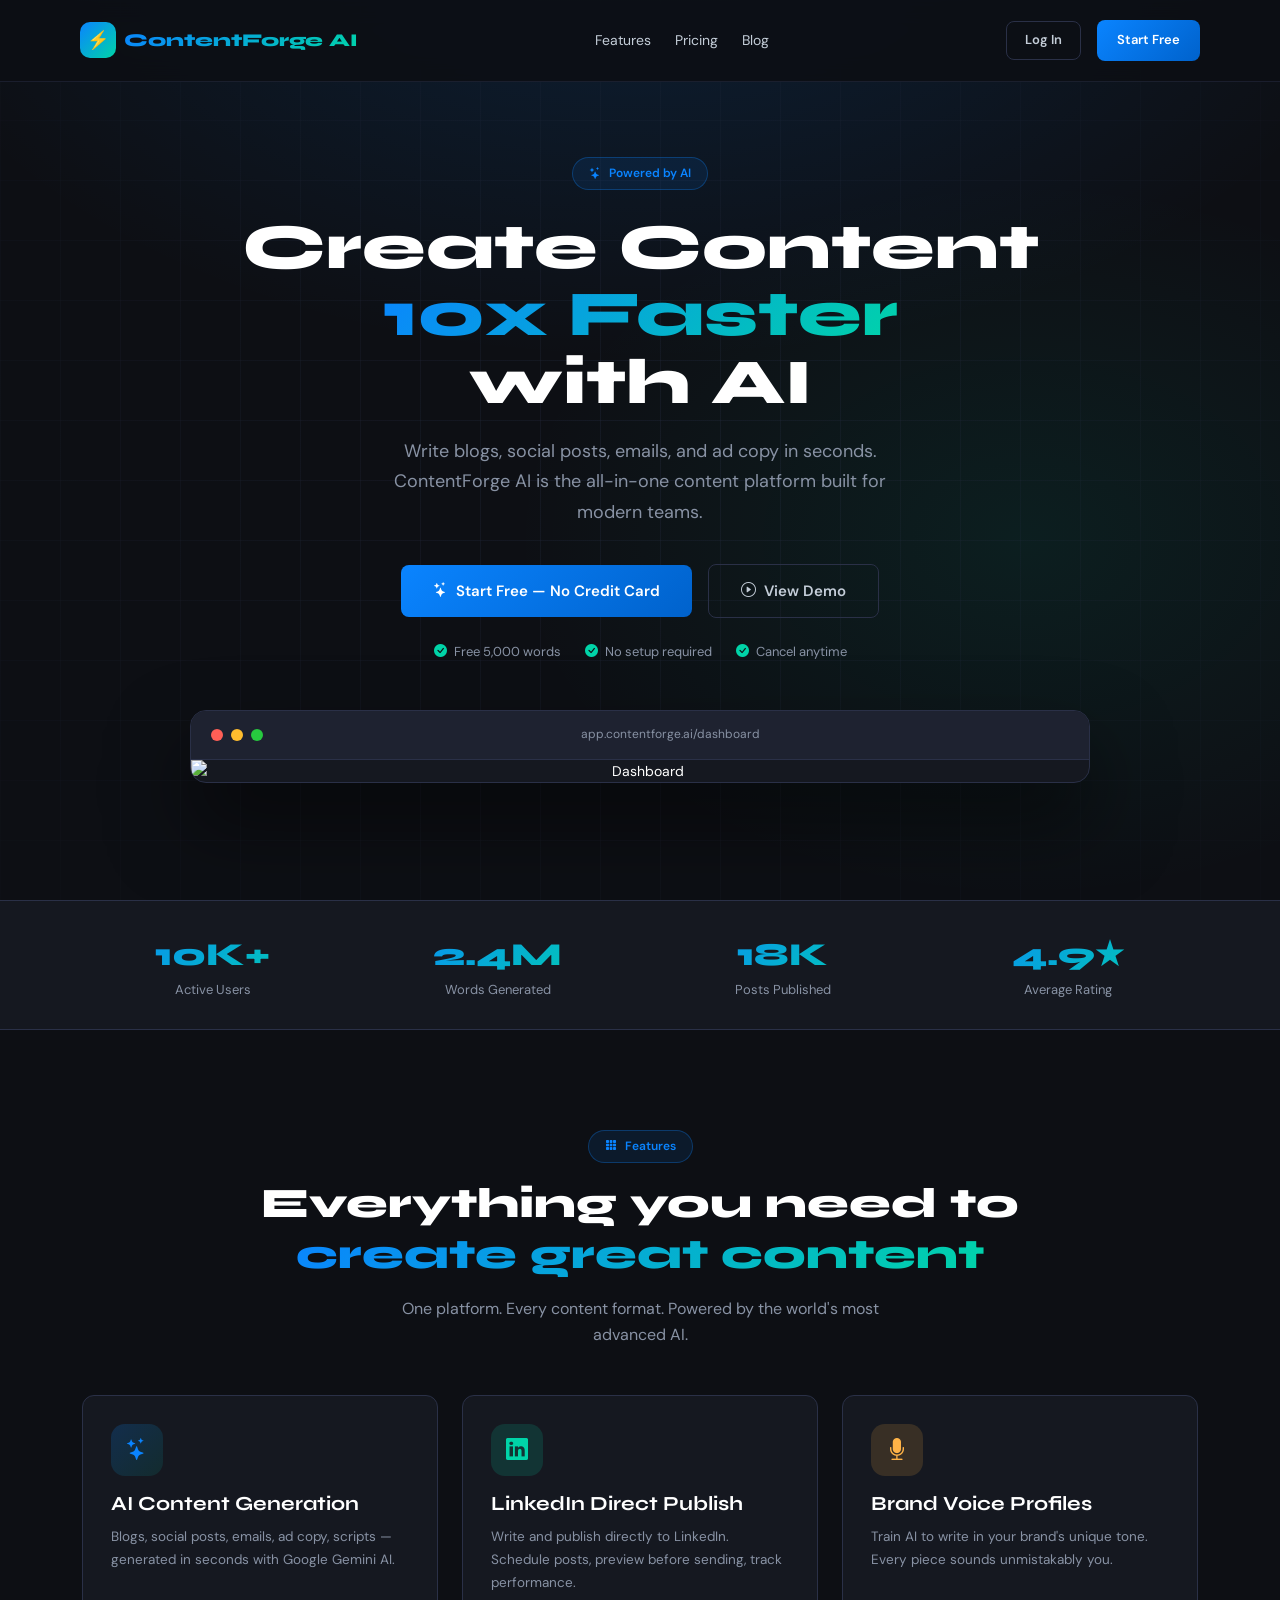
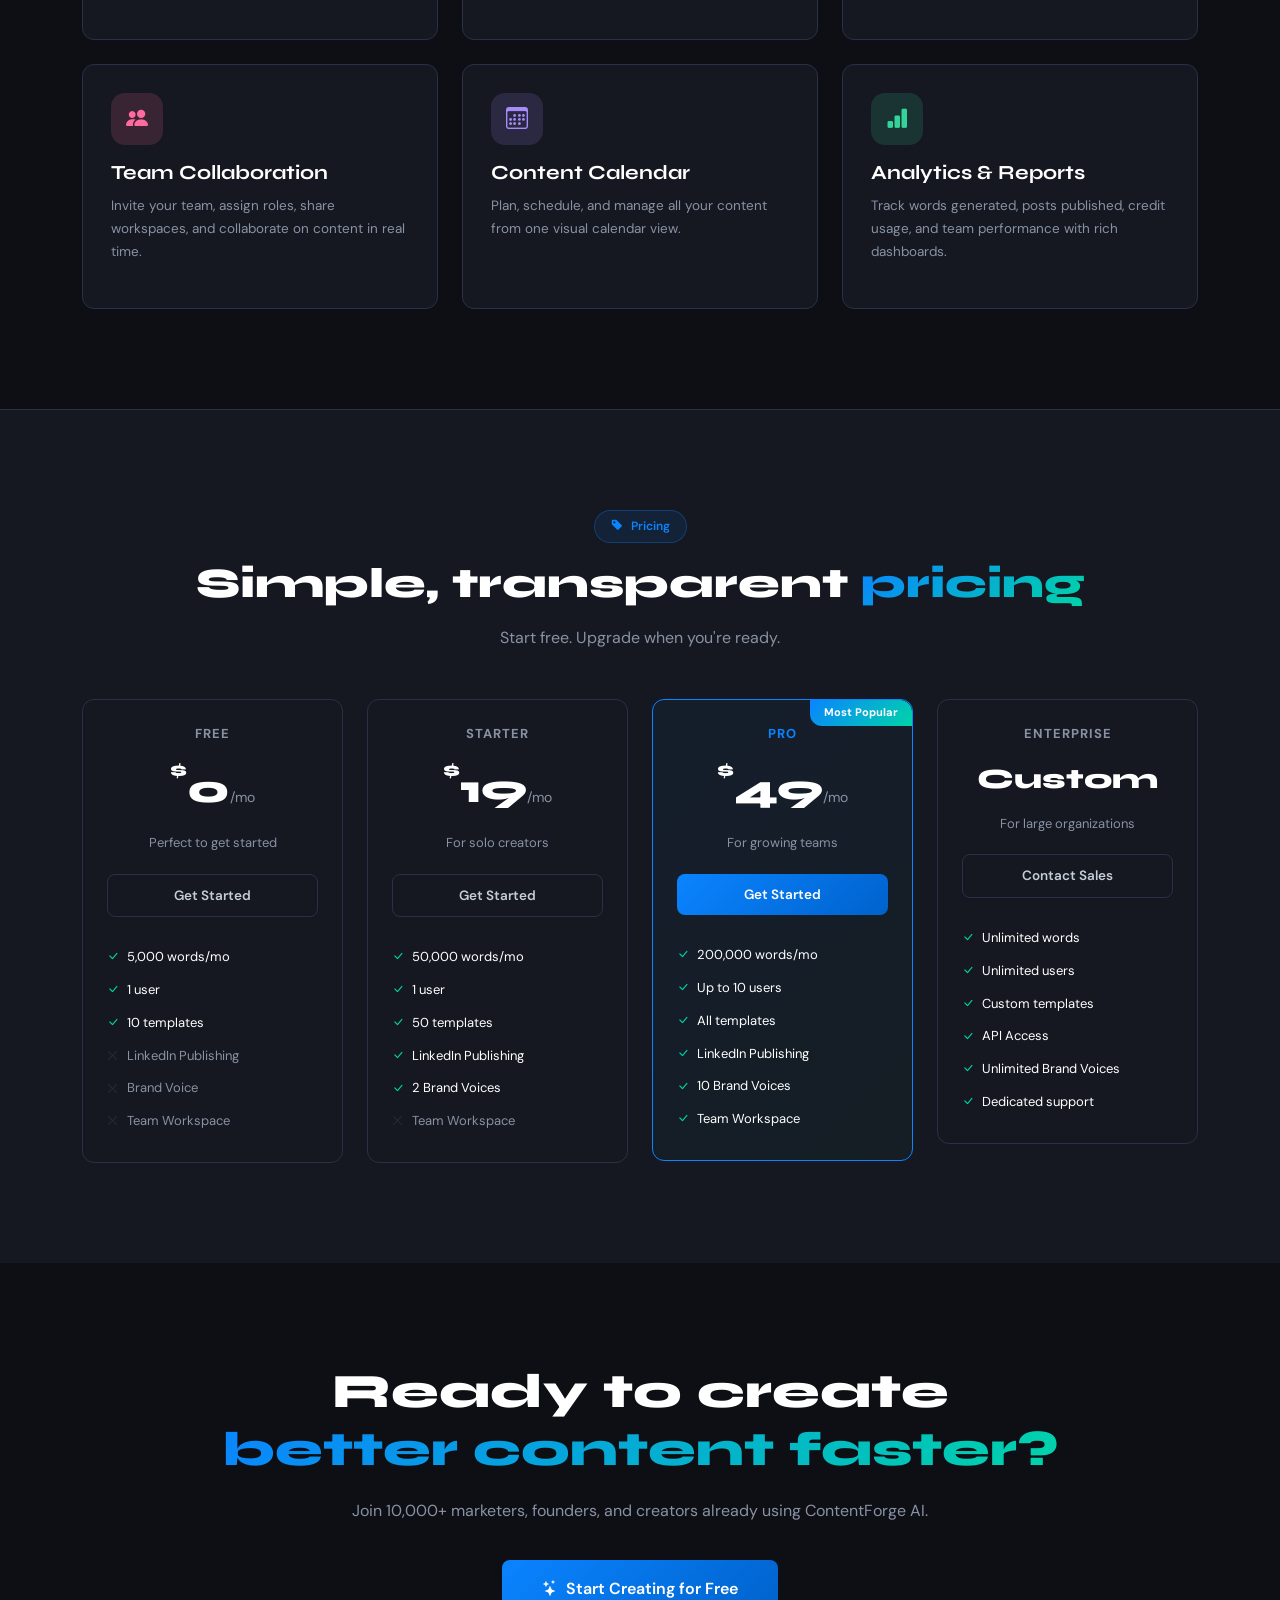
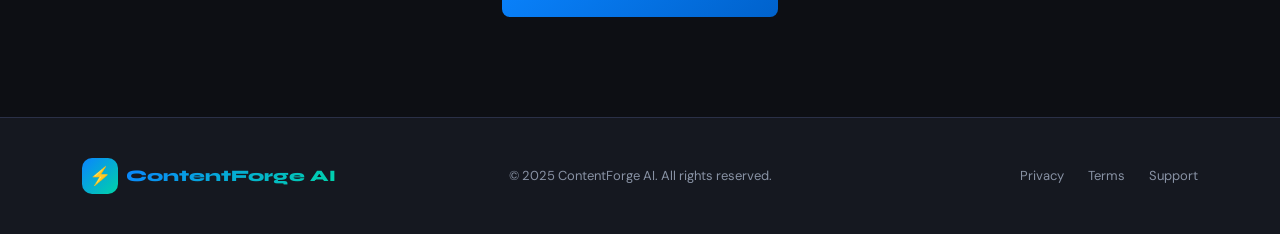
==== index.html @ 9177cbee "first" ====
<!DOCTYPE html>
<html lang="en">
<head>
<meta charset="UTF-8">
<meta name="viewport" content="width=device-width, initial-scale=1.0">
<title>ContentForge AI — AI-Powered Content Creation Platform</title>
<link href="https://cdn.jsdelivr.net/npm/bootstrap@5.3.3/dist/css/bootstrap.min.css" rel="stylesheet">
<link href="https://cdn.jsdelivr.net/npm/bootstrap-icons@1.11.3/font/bootstrap-icons.min.css" rel="stylesheet">
<link href="css/style.css" rel="stylesheet">
</head>
<body class="landing-body">

<!-- NAV -->
<nav class="landing-nav">
  <div class="d-flex align-items-center gap-2">
    <div class="logo-icon">⚡</div>
    <span class="logo-text" style="font-size:18px;">ContentForge AI</span>
  </div>
  <div class="d-none d-md-flex align-items-center gap-4" style="font-size:14px;color:var(--text-light);">
    <a href="#features" style="color:var(--text-light);" onmouseover="this.style.color='white'" onmouseout="this.style.color='var(--text-light)'">Features</a>
    <a href="#pricing" style="color:var(--text-light);" onmouseover="this.style.color='white'" onmouseout="this.style.color='var(--text-light)'">Pricing</a>
    <a href="#" style="color:var(--text-light);" onmouseover="this.style.color='white'" onmouseout="this.style.color='var(--text-light)'">Blog</a>
  </div>
  <div class="d-flex align-items-center gap-3">
    <a href="pages/login.html" class="btn-ghost" style="padding:8px 18px;font-size:13px;">Log In</a>
    <a href="pages/register.html" class="btn-primary-custom" style="font-size:13px;">Start Free</a>
  </div>
</nav>

<!-- HERO -->
<section class="hero-section">
  <div class="hero-bg"></div>
  <div class="hero-grid"></div>
  <div class="container position-relative z-1">
    <div class="hero-badge fade-in">
      <i class="bi bi-stars"></i> Powered by AI
    </div>
    <h1 class="hero-title fade-in stagger-1">
      Create Content<br><span class="gradient-text">10x Faster</span><br>with AI
    </h1>
    <p class="hero-subtitle fade-in stagger-2">
      Write blogs, social posts, emails, and ad copy in seconds. ContentForge AI is the all-in-one content platform built for modern teams.
    </p>
    <div class="d-flex align-items-center justify-content-center gap-3 flex-wrap fade-in stagger-3">
      <a href="pages/register.html" class="btn-primary-custom" style="padding:14px 32px;font-size:15px;">
        <i class="bi bi-stars"></i> Start Free — No Credit Card
      </a>
      <a href="pages/dashboard.html" class="btn-ghost" style="padding:14px 32px;font-size:15px;">
        <i class="bi bi-play-circle"></i> View Demo
      </a>
    </div>
    <div class="mt-4 d-flex align-items-center justify-content-center gap-4 fade-in" style="font-size:13px;color:var(--text-muted);">
      <span><i class="bi bi-check-circle-fill text-accent me-1"></i> Free 5,000 words</span>
      <span><i class="bi bi-check-circle-fill text-accent me-1"></i> No setup required</span>
      <span><i class="bi bi-check-circle-fill text-accent me-1"></i> Cancel anytime</span>
    </div>

    <!-- Dashboard preview -->
    <div class="mt-5 fade-in" style="max-width:900px;margin:0 auto;">
      <div style="background:var(--dark-2);border:1px solid var(--border);border-radius:16px;overflow:hidden;box-shadow:0 40px 80px rgba(0,0,0,0.5);">
        <div style="background:var(--dark-3);padding:14px 20px;display:flex;align-items:center;gap:8px;border-bottom:1px solid var(--border);">
          <span style="width:12px;height:12px;background:#FF5F56;border-radius:50;display:inline-block;border-radius:50%;"></span>
          <span style="width:12px;height:12px;background:#FFBD2E;border-radius:50%;display:inline-block;"></span>
          <span style="width:12px;height:12px;background:#27C93F;border-radius:50%;display:inline-block;"></span>
          <span style="flex:1;text-align:center;font-size:12px;color:var(--text-muted);">app.contentforge.ai/dashboard</span>
        </div>
        <img src="https://placehold.co/900x480/151820/0A84FF?text=Dashboard+Preview&font=syne" style="width:100%;display:block;" alt="Dashboard">
      </div>
    </div>
  </div>
</section>

<!-- STATS BAR -->
<section style="background:var(--dark-2);border-top:1px solid var(--border);border-bottom:1px solid var(--border);padding:28px 0;">
  <div class="container">
    <div class="row text-center g-4">
      <div class="col-6 col-md-3">
        <div style="font-family:'Syne',sans-serif;font-size:32px;font-weight:800;" class="gradient-text">10K+</div>
        <div style="font-size:13px;color:var(--text-muted);">Active Users</div>
      </div>
      <div class="col-6 col-md-3">
        <div style="font-family:'Syne',sans-serif;font-size:32px;font-weight:800;" class="gradient-text">2.4M</div>
        <div style="font-size:13px;color:var(--text-muted);">Words Generated</div>
      </div>
      <div class="col-6 col-md-3">
        <div style="font-family:'Syne',sans-serif;font-size:32px;font-weight:800;" class="gradient-text">18K</div>
        <div style="font-size:13px;color:var(--text-muted);">Posts Published</div>
      </div>
      <div class="col-6 col-md-3">
        <div style="font-family:'Syne',sans-serif;font-size:32px;font-weight:800;" class="gradient-text">4.9★</div>
        <div style="font-size:13px;color:var(--text-muted);">Average Rating</div>
      </div>
    </div>
  </div>
</section>

<!-- FEATURES -->
<section id="features" style="padding:100px 0;">
  <div class="container">
    <div class="text-center mb-5">
      <div class="hero-badge d-inline-flex mb-3"><i class="bi bi-grid-3x3-gap-fill"></i> Features</div>
      <h2 style="font-family:'Syne',sans-serif;font-size:42px;font-weight:800;margin-bottom:16px;">Everything you need to<br><span class="gradient-text">create great content</span></h2>
      <p style="color:var(--text-muted);font-size:16px;max-width:500px;margin:0 auto;">One platform. Every content format. Powered by the world's most advanced AI.</p>
    </div>
    <div class="row g-4">
      <div class="col-md-6 col-lg-4"><div class="feature-card h-100">
        <div class="feature-icon"><i class="bi bi-stars"></i></div>
        <h5 style="font-family:'Syne',sans-serif;font-weight:700;margin-bottom:10px;">AI Content Generation</h5>
        <p style="color:var(--text-muted);font-size:13.5px;line-height:1.7;">Blogs, social posts, emails, ad copy, scripts — generated in seconds with Google Gemini AI.</p>
      </div></div>
      <div class="col-md-6 col-lg-4"><div class="feature-card h-100">
        <div class="feature-icon" style="color:var(--accent);background:rgba(0,212,168,0.15);"><i class="bi bi-linkedin"></i></div>
        <h5 style="font-family:'Syne',sans-serif;font-weight:700;margin-bottom:10px;">LinkedIn Direct Publish</h5>
        <p style="color:var(--text-muted);font-size:13.5px;line-height:1.7;">Write and publish directly to LinkedIn. Schedule posts, preview before sending, track performance.</p>
      </div></div>
      <div class="col-md-6 col-lg-4"><div class="feature-card h-100">
        <div class="feature-icon" style="color:var(--warning);background:rgba(255,179,71,0.15);"><i class="bi bi-mic-fill"></i></div>
        <h5 style="font-family:'Syne',sans-serif;font-weight:700;margin-bottom:10px;">Brand Voice Profiles</h5>
        <p style="color:var(--text-muted);font-size:13.5px;line-height:1.7;">Train AI to write in your brand's unique tone. Every piece sounds unmistakably you.</p>
      </div></div>
      <div class="col-md-6 col-lg-4"><div class="feature-card h-100">
        <div class="feature-icon" style="color:#FF6B9D;background:rgba(255,107,157,0.15);"><i class="bi bi-people-fill"></i></div>
        <h5 style="font-family:'Syne',sans-serif;font-weight:700;margin-bottom:10px;">Team Collaboration</h5>
        <p style="color:var(--text-muted);font-size:13.5px;line-height:1.7;">Invite your team, assign roles, share workspaces, and collaborate on content in real time.</p>
      </div></div>
      <div class="col-md-6 col-lg-4"><div class="feature-card h-100">
        <div class="feature-icon" style="color:#A78BFA;background:rgba(167,139,250,0.15);"><i class="bi bi-calendar3"></i></div>
        <h5 style="font-family:'Syne',sans-serif;font-weight:700;margin-bottom:10px;">Content Calendar</h5>
        <p style="color:var(--text-muted);font-size:13.5px;line-height:1.7;">Plan, schedule, and manage all your content from one visual calendar view.</p>
      </div></div>
      <div class="col-md-6 col-lg-4"><div class="feature-card h-100">
        <div class="feature-icon" style="color:#34D399;background:rgba(52,211,153,0.15);"><i class="bi bi-bar-chart-fill"></i></div>
        <h5 style="font-family:'Syne',sans-serif;font-weight:700;margin-bottom:10px;">Analytics & Reports</h5>
        <p style="color:var(--text-muted);font-size:13.5px;line-height:1.7;">Track words generated, posts published, credit usage, and team performance with rich dashboards.</p>
      </div></div>
    </div>
  </div>
</section>

<!-- PRICING -->
<section id="pricing" style="padding:100px 0;background:var(--dark-2);border-top:1px solid var(--border);">
  <div class="container">
    <div class="text-center mb-5">
      <div class="hero-badge d-inline-flex mb-3"><i class="bi bi-tag-fill"></i> Pricing</div>
      <h2 style="font-family:'Syne',sans-serif;font-size:42px;font-weight:800;margin-bottom:16px;">Simple, transparent <span class="gradient-text">pricing</span></h2>
      <p style="color:var(--text-muted);font-size:16px;">Start free. Upgrade when you're ready.</p>
    </div>
    <div class="row g-4 justify-content-center">
      <div class="col-md-6 col-lg-3">
        <div class="plan-card">
          <div style="font-size:13px;font-weight:700;color:var(--text-muted);margin-bottom:12px;text-transform:uppercase;letter-spacing:1px;">Free</div>
          <div class="plan-price"><sup>$</sup>0<span>/mo</span></div>
          <p style="color:var(--text-muted);font-size:13px;margin:12px 0 20px;">Perfect to get started</p>
          <a href="pages/register.html" class="btn-ghost w-100 justify-content-center mb-4">Get Started</a>
          <div class="plan-feature"><i class="bi bi-check-lg"></i> 5,000 words/mo</div>
          <div class="plan-feature"><i class="bi bi-check-lg"></i> 1 user</div>
          <div class="plan-feature"><i class="bi bi-check-lg"></i> 10 templates</div>
          <div class="plan-feature disabled"><i class="bi bi-x-lg"></i> LinkedIn Publishing</div>
          <div class="plan-feature disabled"><i class="bi bi-x-lg"></i> Brand Voice</div>
          <div class="plan-feature disabled"><i class="bi bi-x-lg"></i> Team Workspace</div>
        </div>
      </div>
      <div class="col-md-6 col-lg-3">
        <div class="plan-card">
          <div style="font-size:13px;font-weight:700;color:var(--text-muted);margin-bottom:12px;text-transform:uppercase;letter-spacing:1px;">Starter</div>
          <div class="plan-price"><sup>$</sup>19<span>/mo</span></div>
          <p style="color:var(--text-muted);font-size:13px;margin:12px 0 20px;">For solo creators</p>
          <a href="pages/register.html" class="btn-ghost w-100 justify-content-center mb-4">Get Started</a>
          <div class="plan-feature"><i class="bi bi-check-lg"></i> 50,000 words/mo</div>
          <div class="plan-feature"><i class="bi bi-check-lg"></i> 1 user</div>
          <div class="plan-feature"><i class="bi bi-check-lg"></i> 50 templates</div>
          <div class="plan-feature"><i class="bi bi-check-lg"></i> LinkedIn Publishing</div>
          <div class="plan-feature"><i class="bi bi-check-lg"></i> 2 Brand Voices</div>
          <div class="plan-feature disabled"><i class="bi bi-x-lg"></i> Team Workspace</div>
        </div>
      </div>
      <div class="col-md-6 col-lg-3">
        <div class="plan-card recommended">
          <div class="plan-recommended-badge">Most Popular</div>
          <div style="font-size:13px;font-weight:700;color:var(--primary);margin-bottom:12px;text-transform:uppercase;letter-spacing:1px;">Pro</div>
          <div class="plan-price"><sup>$</sup>49<span>/mo</span></div>
          <p style="color:var(--text-muted);font-size:13px;margin:12px 0 20px;">For growing teams</p>
          <a href="pages/register.html" class="btn-primary-custom w-100 justify-content-center mb-4">Get Started</a>
          <div class="plan-feature"><i class="bi bi-check-lg"></i> 200,000 words/mo</div>
          <div class="plan-feature"><i class="bi bi-check-lg"></i> Up to 10 users</div>
          <div class="plan-feature"><i class="bi bi-check-lg"></i> All templates</div>
          <div class="plan-feature"><i class="bi bi-check-lg"></i> LinkedIn Publishing</div>
          <div class="plan-feature"><i class="bi bi-check-lg"></i> 10 Brand Voices</div>
          <div class="plan-feature"><i class="bi bi-check-lg"></i> Team Workspace</div>
        </div>
      </div>
      <div class="col-md-6 col-lg-3">
        <div class="plan-card">
          <div style="font-size:13px;font-weight:700;color:var(--text-muted);margin-bottom:12px;text-transform:uppercase;letter-spacing:1px;">Enterprise</div>
          <div class="plan-price" style="font-size:28px;">Custom</div>
          <p style="color:var(--text-muted);font-size:13px;margin:12px 0 20px;">For large organizations</p>
          <a href="mailto:sales@contentforge.ai" class="btn-ghost w-100 justify-content-center mb-4">Contact Sales</a>
          <div class="plan-feature"><i class="bi bi-check-lg"></i> Unlimited words</div>
          <div class="plan-feature"><i class="bi bi-check-lg"></i> Unlimited users</div>
          <div class="plan-feature"><i class="bi bi-check-lg"></i> Custom templates</div>
          <div class="plan-feature"><i class="bi bi-check-lg"></i> API Access</div>
          <div class="plan-feature"><i class="bi bi-check-lg"></i> Unlimited Brand Voices</div>
          <div class="plan-feature"><i class="bi bi-check-lg"></i> Dedicated support</div>
        </div>
      </div>
    </div>
  </div>
</section>

<!-- CTA -->
<section style="padding:100px 0;text-align:center;">
  <div class="container">
    <h2 style="font-family:'Syne',sans-serif;font-size:48px;font-weight:800;margin-bottom:20px;">Ready to create<br><span class="gradient-text">better content faster?</span></h2>
    <p style="color:var(--text-muted);font-size:16px;margin-bottom:36px;">Join 10,000+ marketers, founders, and creators already using ContentForge AI.</p>
    <a href="pages/register.html" class="btn-primary-custom" style="padding:16px 40px;font-size:16px;">
      <i class="bi bi-stars"></i> Start Creating for Free
    </a>
  </div>
</section>

<!-- FOOTER -->
<footer style="background:var(--dark-2);border-top:1px solid var(--border);padding:40px 0;">
  <div class="container">
    <div class="row align-items-center">
      <div class="col-md-4 d-flex align-items-center gap-2 mb-3 mb-md-0">
        <div class="logo-icon">⚡</div>
        <span class="logo-text">ContentForge AI</span>
      </div>
      <div class="col-md-4 text-center mb-3 mb-md-0">
        <div style="font-size:13px;color:var(--text-muted);">© 2025 ContentForge AI. All rights reserved.</div>
      </div>
      <div class="col-md-4 d-flex justify-content-md-end gap-4" style="font-size:13px;color:var(--text-muted);">
        <a href="#" style="color:var(--text-muted);">Privacy</a>
        <a href="#" style="color:var(--text-muted);">Terms</a>
        <a href="#" style="color:var(--text-muted);">Support</a>
      </div>
    </div>
  </div>
</footer>

<script src="https://cdn.jsdelivr.net/npm/bootstrap@5.3.3/dist/js/bootstrap.bundle.min.js"></script>
<script src="js/app.js"></script>
</body>
</html>
---- css/style.css ----
@import url('https://fonts.googleapis.com/css2?family=Syne:wght@400;600;700;800&family=DM+Sans:wght@300;400;500;600&display=swap');

:root {
  --primary: #0A84FF;
  --primary-dark: #0062CC;
  --primary-light: #E8F3FF;
  --accent: #00D4A8;
  --accent-dark: #00A882;
  --dark: #0D0F14;
  --dark-2: #151820;
  --dark-3: #1E2230;
  --dark-4: #252A3A;
  --border: #2A3047;
  --text-muted: #8892A4;
  --text-light: #C4CDD8;
  --white: #FFFFFF;
  --danger: #FF4757;
  --warning: #FFB347;
  --success: #00D4A8;
  --sidebar-width: 260px;
  --topbar-height: 64px;
  --radius: 12px;
  --radius-sm: 8px;
  --shadow: 0 4px 24px rgba(0,0,0,0.3);
  --shadow-sm: 0 2px 12px rgba(0,0,0,0.2);
  --transition: all 0.25s cubic-bezier(0.4, 0, 0.2, 1);
}

* { box-sizing: border-box; margin: 0; padding: 0; }

body {
  font-family: 'DM Sans', sans-serif;
  background: var(--dark);
  color: var(--white);
  font-size: 14px;
  line-height: 1.6;
  overflow-x: hidden;
}

h1, h2, h3, h4, h5, h6 {
  font-family: 'Syne', sans-serif;
  font-weight: 700;
  line-height: 1.2;
}

a { text-decoration: none; color: inherit; }

/* ========== SCROLLBAR ========== */
::-webkit-scrollbar { width: 6px; height: 6px; }
::-webkit-scrollbar-track { background: var(--dark-2); }
::-webkit-scrollbar-thumb { background: var(--border); border-radius: 3px; }
::-webkit-scrollbar-thumb:hover { background: var(--primary); }

/* ========== SIDEBAR ========== */
.sidebar {
  position: fixed;
  top: 0; left: 0;
  width: var(--sidebar-width);
  height: 100vh;
  background: var(--dark-2);
  border-right: 1px solid var(--border);
  display: flex;
  flex-direction: column;
  z-index: 1000;
  transition: var(--transition);
  overflow: hidden;
}

.sidebar-logo {
  padding: 20px 24px;
  border-bottom: 1px solid var(--border);
  display: flex;
  align-items: center;
  gap: 10px;
  min-height: var(--topbar-height);
}

.logo-icon {
  width: 36px; height: 36px;
  background: linear-gradient(135deg, var(--primary), var(--accent));
  border-radius: 10px;
  display: flex;
  align-items: center;
  justify-content: center;
  font-size: 18px;
  flex-shrink: 0;
}

.logo-text {
  font-family: 'Syne', sans-serif;
  font-weight: 800;
  font-size: 16px;
  background: linear-gradient(135deg, var(--primary), var(--accent));
  -webkit-background-clip: text;
  -webkit-text-fill-color: transparent;
  background-clip: text;
}

.sidebar-nav {
  flex: 1;
  padding: 16px 12px;
  overflow-y: auto;
}

.nav-section-label {
  font-size: 10px;
  font-weight: 600;
  text-transform: uppercase;
  letter-spacing: 1.2px;
  color: var(--text-muted);
  padding: 8px 12px 6px;
  margin-top: 8px;
}

.nav-item {
  display: flex;
  align-items: center;
  gap: 10px;
  padding: 10px 12px;
  border-radius: var(--radius-sm);
  color: var(--text-light);
  font-weight: 500;
  font-size: 13.5px;
  cursor: pointer;
  transition: var(--transition);
  margin-bottom: 2px;
  position: relative;
}

.nav-item:hover {
  background: var(--dark-3);
  color: var(--white);
}

.nav-item.active {
  background: linear-gradient(135deg, rgba(10,132,255,0.15), rgba(0,212,168,0.08));
  color: var(--primary);
  border: 1px solid rgba(10,132,255,0.2);
}

.nav-item.active i { color: var(--primary); }

.nav-item i {
  width: 18px;
  text-align: center;
  font-size: 15px;
  color: var(--text-muted);
  transition: var(--transition);
}

.nav-item:hover i { color: var(--white); }

.nav-badge {
  margin-left: auto;
  background: var(--primary);
  color: white;
  font-size: 10px;
  font-weight: 700;
  padding: 2px 7px;
  border-radius: 20px;
}

.nav-badge.new { background: var(--accent); }

.sidebar-footer {
  padding: 16px 12px;
  border-top: 1px solid var(--border);
}

.user-card {
  display: flex;
  align-items: center;
  gap: 10px;
  padding: 10px 12px;
  border-radius: var(--radius-sm);
  cursor: pointer;
  transition: var(--transition);
}

.user-card:hover { background: var(--dark-3); }

.user-avatar {
  width: 34px; height: 34px;
  border-radius: 50%;
  background: linear-gradient(135deg, var(--primary), var(--accent));
  display: flex;
  align-items: center;
  justify-content: center;
  font-weight: 700;
  font-size: 13px;
  flex-shrink: 0;
}

.user-info .user-name { font-weight: 600; font-size: 13px; }
.user-info .user-plan { font-size: 11px; color: var(--text-muted); }

/* ========== TOPBAR ========== */
.topbar {
  position: fixed;
  top: 0;
  left: var(--sidebar-width);
  right: 0;
  height: var(--topbar-height);
  background: rgba(13,15,20,0.95);
  backdrop-filter: blur(12px);
  border-bottom: 1px solid var(--border);
  display: flex;
  align-items: center;
  padding: 0 28px;
  z-index: 999;
  gap: 16px;
}

.topbar-title {
  font-family: 'Syne', sans-serif;
  font-weight: 700;
  font-size: 18px;
  flex: 1;
}

.topbar-search {
  display: flex;
  align-items: center;
  gap: 8px;
  background: var(--dark-3);
  border: 1px solid var(--border);
  border-radius: var(--radius-sm);
  padding: 8px 14px;
  width: 260px;
  transition: var(--transition);
}

.topbar-search:focus-within {
  border-color: var(--primary);
  box-shadow: 0 0 0 3px rgba(10,132,255,0.15);
}

.topbar-search input {
  background: none;
  border: none;
  outline: none;
  color: var(--white);
  font-size: 13px;
  font-family: 'DM Sans', sans-serif;
  width: 100%;
}

.topbar-search input::placeholder { color: var(--text-muted); }

.topbar-actions {
  display: flex;
  align-items: center;
  gap: 8px;
}

.icon-btn {
  width: 38px; height: 38px;
  border-radius: var(--radius-sm);
  border: 1px solid var(--border);
  background: var(--dark-3);
  color: var(--text-light);
  display: flex;
  align-items: center;
  justify-content: center;
  cursor: pointer;
  transition: var(--transition);
  font-size: 15px;
  position: relative;
}

.icon-btn:hover { border-color: var(--primary); color: var(--primary); }

.notif-dot {
  position: absolute;
  top: 6px; right: 6px;
  width: 7px; height: 7px;
  background: var(--danger);
  border-radius: 50%;
  border: 1px solid var(--dark-2);
}

/* ========== MAIN CONTENT ========== */
.main-content {
  margin-left: var(--sidebar-width);
  margin-top: var(--topbar-height);
  padding: 28px;
  min-height: calc(100vh - var(--topbar-height));
}

/* ========== CARDS ========== */
.card {
  background: var(--dark-2);
  border: 1px solid var(--border);
  border-radius: var(--radius);
  padding: 24px;
  transition: var(--transition);
}

.card:hover { border-color: rgba(10,132,255,0.3); }

.card-header {
  display: flex;
  align-items: center;
  justify-content: space-between;
  margin-bottom: 20px;
}

.card-title {
  font-family: 'Syne', sans-serif;
  font-size: 15px;
  font-weight: 700;
}

/* ========== STAT CARDS ========== */
.stat-card {
  background: var(--dark-2);
  border: 1px solid var(--border);
  border-radius: var(--radius);
  padding: 20px 24px;
  display: flex;
  align-items: flex-start;
  gap: 16px;
  transition: var(--transition);
  position: relative;
  overflow: hidden;
}

.stat-card::before {
  content: '';
  position: absolute;
  top: 0; left: 0; right: 0;
  height: 2px;
}

.stat-card.blue::before { background: linear-gradient(90deg, var(--primary), var(--accent)); }
.stat-card.green::before { background: linear-gradient(90deg, var(--accent), #00FF9D); }
.stat-card.orange::before { background: linear-gradient(90deg, var(--warning), #FF6B35); }
.stat-card.red::before { background: linear-gradient(90deg, var(--danger), #FF6B9D); }

.stat-card:hover { border-color: rgba(10,132,255,0.3); transform: translateY(-2px); }

.stat-icon {
  width: 44px; height: 44px;
  border-radius: 10px;
  display: flex;
  align-items: center;
  justify-content: center;
  font-size: 18px;
  flex-shrink: 0;
}

.stat-icon.blue { background: rgba(10,132,255,0.15); color: var(--primary); }
.stat-icon.green { background: rgba(0,212,168,0.15); color: var(--accent); }
.stat-icon.orange { background: rgba(255,179,71,0.15); color: var(--warning); }
.stat-icon.red { background: rgba(255,71,87,0.15); color: var(--danger); }

.stat-value { font-family: 'Syne', sans-serif; font-size: 26px; font-weight: 800; line-height: 1; }
.stat-label { color: var(--text-muted); font-size: 12px; margin-top: 4px; }
.stat-change { font-size: 12px; color: var(--accent); font-weight: 600; margin-top: 6px; }
.stat-change.negative { color: var(--danger); }

/* ========== BUTTONS ========== */
.btn-primary-custom {
  background: linear-gradient(135deg, var(--primary), var(--primary-dark));
  border: none;
  color: white;
  padding: 10px 20px;
  border-radius: var(--radius-sm);
  font-family: 'DM Sans', sans-serif;
  font-weight: 600;
  font-size: 13.5px;
  cursor: pointer;
  transition: var(--transition);
  display: inline-flex;
  align-items: center;
  gap: 8px;
}

.btn-primary-custom:hover {
  transform: translateY(-1px);
  box-shadow: 0 8px 20px rgba(10,132,255,0.35);
}

.btn-accent {
  background: linear-gradient(135deg, var(--accent), var(--accent-dark));
  border: none;
  color: white;
  padding: 10px 20px;
  border-radius: var(--radius-sm);
  font-family: 'DM Sans', sans-serif;
  font-weight: 600;
  font-size: 13.5px;
  cursor: pointer;
  transition: var(--transition);
  display: inline-flex;
  align-items: center;
  gap: 8px;
}

.btn-accent:hover { transform: translateY(-1px); box-shadow: 0 8px 20px rgba(0,212,168,0.35); }

.btn-ghost {
  background: transparent;
  border: 1px solid var(--border);
  color: var(--text-light);
  padding: 10px 20px;
  border-radius: var(--radius-sm);
  font-family: 'DM Sans', sans-serif;
  font-weight: 600;
  font-size: 13.5px;
  cursor: pointer;
  transition: var(--transition);
  display: inline-flex;
  align-items: center;
  gap: 8px;
}

.btn-ghost:hover { border-color: var(--primary); color: var(--primary); }

.btn-danger-custom {
  background: rgba(255,71,87,0.1);
  border: 1px solid rgba(255,71,87,0.3);
  color: var(--danger);
  padding: 10px 20px;
  border-radius: var(--radius-sm);
  font-family: 'DM Sans', sans-serif;
  font-weight: 600;
  font-size: 13.5px;
  cursor: pointer;
  transition: var(--transition);
  display: inline-flex;
  align-items: center;
  gap: 8px;
}

.btn-danger-custom:hover { background: var(--danger); color: white; }

/* ========== FORM CONTROLS ========== */
.form-control-custom {
  background: var(--dark-3);
  border: 1px solid var(--border);
  border-radius: var(--radius-sm);
  color: var(--white);
  padding: 10px 14px;
  font-family: 'DM Sans', sans-serif;
  font-size: 13.5px;
  width: 100%;
  transition: var(--transition);
  outline: none;
}

.form-control-custom:focus {
  border-color: var(--primary);
  box-shadow: 0 0 0 3px rgba(10,132,255,0.15);
}

.form-control-custom::placeholder { color: var(--text-muted); }

select.form-control-custom option { background: var(--dark-3); }

.form-label-custom {
  font-size: 13px;
  font-weight: 600;
  color: var(--text-light);
  margin-bottom: 6px;
  display: block;
}

/* ========== BADGES ========== */
.badge-custom {
  padding: 4px 10px;
  border-radius: 20px;
  font-size: 11px;
  font-weight: 600;
}

.badge-blue { background: rgba(10,132,255,0.15); color: var(--primary); border: 1px solid rgba(10,132,255,0.3); }
.badge-green { background: rgba(0,212,168,0.15); color: var(--accent); border: 1px solid rgba(0,212,168,0.3); }
.badge-orange { background: rgba(255,179,71,0.15); color: var(--warning); border: 1px solid rgba(255,179,71,0.3); }
.badge-red { background: rgba(255,71,87,0.15); color: var(--danger); border: 1px solid rgba(255,71,87,0.3); }
.badge-gray { background: rgba(136,146,164,0.15); color: var(--text-muted); border: 1px solid rgba(136,146,164,0.2); }

/* ========== TABLES ========== */
.table-custom {
  width: 100%;
  border-collapse: collapse;
}

.table-custom th {
  font-size: 11px;
  font-weight: 600;
  text-transform: uppercase;
  letter-spacing: 0.8px;
  color: var(--text-muted);
  padding: 10px 14px;
  text-align: left;
  border-bottom: 1px solid var(--border);
}

.table-custom td {
  padding: 14px;
  border-bottom: 1px solid rgba(42,48,71,0.5);
  font-size: 13.5px;
  color: var(--text-light);
}

.table-custom tr:last-child td { border-bottom: none; }
.table-custom tbody tr:hover { background: var(--dark-3); }

/* ========== PROGRESS BAR ========== */
.progress-custom {
  height: 6px;
  background: var(--dark-4);
  border-radius: 3px;
  overflow: hidden;
}

.progress-custom .progress-bar {
  height: 100%;
  border-radius: 3px;
  background: linear-gradient(90deg, var(--primary), var(--accent));
  transition: width 0.6s ease;
}

/* ========== CREDIT METER ========== */
.credit-meter {
  background: var(--dark-3);
  border: 1px solid var(--border);
  border-radius: var(--radius-sm);
  padding: 12px 16px;
}

.credit-numbers {
  display: flex;
  justify-content: space-between;
  font-size: 12px;
  margin-bottom: 8px;
}

.credit-used { font-weight: 700; color: var(--primary); font-size: 14px; }
.credit-total { color: var(--text-muted); }

/* ========== AI GENERATE FORM ========== */
.generate-card {
  background: var(--dark-2);
  border: 1px solid var(--border);
  border-radius: var(--radius);
  overflow: hidden;
}

.generate-header {
  padding: 20px 24px;
  border-bottom: 1px solid var(--border);
  background: linear-gradient(135deg, rgba(10,132,255,0.05), rgba(0,212,168,0.03));
}

.generate-body { padding: 24px; }

.content-type-grid {
  display: grid;
  grid-template-columns: repeat(auto-fill, minmax(140px, 1fr));
  gap: 10px;
  margin-bottom: 20px;
}

.content-type-btn {
  background: var(--dark-3);
  border: 1px solid var(--border);
  border-radius: var(--radius-sm);
  padding: 12px;
  text-align: center;
  cursor: pointer;
  transition: var(--transition);
  font-size: 13px;
  font-weight: 500;
  color: var(--text-light);
}

.content-type-btn:hover,
.content-type-btn.active {
  border-color: var(--primary);
  background: rgba(10,132,255,0.1);
  color: var(--primary);
}

.content-type-btn i { display: block; font-size: 20px; margin-bottom: 6px; }

.output-area {
  background: var(--dark-3);
  border: 1px solid var(--border);
  border-radius: var(--radius-sm);
  padding: 20px;
  min-height: 200px;
  font-size: 14px;
  line-height: 1.8;
  color: var(--text-light);
  white-space: pre-wrap;
  position: relative;
}

.output-placeholder {
  color: var(--text-muted);
  display: flex;
  flex-direction: column;
  align-items: center;
  justify-content: center;
  height: 200px;
  gap: 10px;
}

.output-placeholder i { font-size: 32px; color: var(--border); }

/* ========== TYPING ANIMATION ========== */
.typing-cursor::after {
  content: '|';
  animation: blink 1s infinite;
  color: var(--primary);
}

@keyframes blink { 0%, 100% { opacity: 1; } 50% { opacity: 0; } }

/* ========== CONTENT LIBRARY ========== */
.content-item {
  background: var(--dark-2);
  border: 1px solid var(--border);
  border-radius: var(--radius);
  padding: 18px 20px;
  display: flex;
  align-items: center;
  gap: 16px;
  cursor: pointer;
  transition: var(--transition);
  margin-bottom: 8px;
}

.content-item:hover { border-color: rgba(10,132,255,0.3); background: var(--dark-3); }

.content-item-icon {
  width: 40px; height: 40px;
  border-radius: 10px;
  display: flex;
  align-items: center;
  justify-content: center;
  font-size: 16px;
  flex-shrink: 0;
}

.content-item-info { flex: 1; min-width: 0; }
.content-item-title { font-weight: 600; font-size: 14px; white-space: nowrap; overflow: hidden; text-overflow: ellipsis; }
.content-item-meta { font-size: 12px; color: var(--text-muted); margin-top: 3px; }
.content-item-actions { display: flex; gap: 6px; opacity: 0; transition: var(--transition); }
.content-item:hover .content-item-actions { opacity: 1; }

/* ========== SETTINGS TABS ========== */
.settings-sidebar {
  background: var(--dark-2);
  border: 1px solid var(--border);
  border-radius: var(--radius);
  padding: 8px;
}

.settings-nav-item {
  display: flex;
  align-items: center;
  gap: 10px;
  padding: 10px 14px;
  border-radius: var(--radius-sm);
  cursor: pointer;
  transition: var(--transition);
  color: var(--text-light);
  font-size: 13.5px;
  font-weight: 500;
  margin-bottom: 2px;
}

.settings-nav-item:hover { background: var(--dark-3); color: var(--white); }
.settings-nav-item.active { background: rgba(10,132,255,0.1); color: var(--primary); border: 1px solid rgba(10,132,255,0.2); }
.settings-nav-item i { width: 18px; text-align: center; }

.settings-panel { display: none; }
.settings-panel.active { display: block; }

.settings-section {
  background: var(--dark-2);
  border: 1px solid var(--border);
  border-radius: var(--radius);
  padding: 24px;
  margin-bottom: 16px;
}

.settings-section-title {
  font-family: 'Syne', sans-serif;
  font-size: 15px;
  font-weight: 700;
  margin-bottom: 4px;
}

.settings-section-desc { font-size: 13px; color: var(--text-muted); margin-bottom: 20px; }

.toggle-switch {
  position: relative;
  display: inline-block;
  width: 44px;
  height: 24px;
}

.toggle-switch input { opacity: 0; width: 0; height: 0; }

.toggle-slider {
  position: absolute;
  cursor: pointer;
  top: 0; left: 0; right: 0; bottom: 0;
  background: var(--dark-4);
  border: 1px solid var(--border);
  border-radius: 12px;
  transition: var(--transition);
}

.toggle-slider:before {
  position: absolute;
  content: "";
  height: 16px; width: 16px;
  left: 3px; bottom: 3px;
  background: var(--text-muted);
  border-radius: 50%;
  transition: var(--transition);
}

input:checked + .toggle-slider { background: var(--primary); border-color: var(--primary); }
input:checked + .toggle-slider:before { transform: translateX(20px); background: white; }

.toggle-row {
  display: flex;
  align-items: center;
  justify-content: space-between;
  padding: 14px 0;
  border-bottom: 1px solid rgba(42,48,71,0.5);
}

.toggle-row:last-child { border-bottom: none; padding-bottom: 0; }
.toggle-row-label { font-weight: 500; font-size: 13.5px; }
.toggle-row-desc { font-size: 12px; color: var(--text-muted); margin-top: 2px; }

/* ========== LINKEDIN SECTION ========== */
.linkedin-connect-card {
  background: linear-gradient(135deg, rgba(10,102,194,0.1), rgba(10,132,255,0.05));
  border: 1px solid rgba(10,102,194,0.3);
  border-radius: var(--radius);
  padding: 24px;
  display: flex;
  align-items: center;
  gap: 20px;
}

.linkedin-icon {
  width: 56px; height: 56px;
  background: #0A66C2;
  border-radius: 14px;
  display: flex;
  align-items: center;
  justify-content: center;
  font-size: 26px;
  color: white;
  flex-shrink: 0;
}

.btn-linkedin {
  background: #0A66C2;
  border: none;
  color: white;
  padding: 10px 20px;
  border-radius: var(--radius-sm);
  font-family: 'DM Sans', sans-serif;
  font-weight: 600;
  font-size: 13.5px;
  cursor: pointer;
  transition: var(--transition);
  display: inline-flex;
  align-items: center;
  gap: 8px;
}

.btn-linkedin:hover { background: #004182; transform: translateY(-1px); box-shadow: 0 8px 20px rgba(10,102,194,0.35); }

.linkedin-post-preview {
  background: var(--dark-3);
  border: 1px solid var(--border);
  border-radius: var(--radius);
  padding: 20px;
}

.linkedin-preview-header {
  display: flex;
  align-items: center;
  gap: 10px;
  margin-bottom: 14px;
}

.linkedin-preview-avatar {
  width: 44px; height: 44px;
  border-radius: 50%;
  background: linear-gradient(135deg, var(--primary), var(--accent));
  display: flex;
  align-items: center;
  justify-content: center;
  font-weight: 700;
}

/* ========== CALENDAR ========== */
.calendar-grid {
  display: grid;
  grid-template-columns: repeat(7, 1fr);
  gap: 4px;
}

.calendar-day-header {
  text-align: center;
  font-size: 11px;
  font-weight: 600;
  text-transform: uppercase;
  color: var(--text-muted);
  padding: 8px 0;
}

.calendar-day {
  background: var(--dark-3);
  border: 1px solid var(--border);
  border-radius: var(--radius-sm);
  padding: 8px;
  min-height: 80px;
  cursor: pointer;
  transition: var(--transition);
  font-size: 13px;
}

.calendar-day:hover { border-color: var(--primary); }
.calendar-day.today { border-color: var(--primary); background: rgba(10,132,255,0.05); }
.calendar-day.other-month { opacity: 0.4; }
.calendar-day-num { font-weight: 600; margin-bottom: 4px; }

.calendar-event {
  background: rgba(10,132,255,0.2);
  border-left: 2px solid var(--primary);
  border-radius: 3px;
  padding: 2px 5px;
  font-size: 10px;
  color: var(--primary);
  margin-bottom: 2px;
  white-space: nowrap;
  overflow: hidden;
  text-overflow: ellipsis;
}

.calendar-event.green { background: rgba(0,212,168,0.2); border-color: var(--accent); color: var(--accent); }

/* ========== BRAND VOICE CARDS ========== */
.voice-card {
  background: var(--dark-3);
  border: 2px solid var(--border);
  border-radius: var(--radius);
  padding: 20px;
  cursor: pointer;
  transition: var(--transition);
  position: relative;
}

.voice-card:hover { border-color: var(--primary); }
.voice-card.active { border-color: var(--primary); background: rgba(10,132,255,0.05); }

.voice-card-check {
  position: absolute;
  top: 12px; right: 12px;
  width: 22px; height: 22px;
  background: var(--primary);
  border-radius: 50%;
  display: flex;
  align-items: center;
  justify-content: center;
  font-size: 11px;
  display: none;
}

.voice-card.active .voice-card-check { display: flex; }

/* ========== PLAN CARDS ========== */
.plan-card {
  background: var(--dark-2);
  border: 1px solid var(--border);
  border-radius: var(--radius);
  padding: 24px;
  text-align: center;
  transition: var(--transition);
  position: relative;
  overflow: hidden;
}

.plan-card.recommended {
  border-color: var(--primary);
  background: linear-gradient(135deg, rgba(10,132,255,0.05), rgba(0,212,168,0.03));
}

.plan-recommended-badge {
  position: absolute;
  top: 0; right: 0;
  background: linear-gradient(135deg, var(--primary), var(--accent));
  padding: 4px 14px;
  font-size: 11px;
  font-weight: 700;
  border-radius: 0 var(--radius) 0 var(--radius);
}

.plan-price { font-family: 'Syne', sans-serif; font-size: 40px; font-weight: 800; }
.plan-price sup { font-size: 20px; vertical-align: super; }
.plan-price span { font-size: 14px; color: var(--text-muted); font-family: 'DM Sans', sans-serif; font-weight: 400; }

.plan-feature { display: flex; align-items: center; gap: 8px; font-size: 13px; padding: 6px 0; text-align: left; }
.plan-feature i { color: var(--accent); font-size: 12px; }
.plan-feature.disabled { color: var(--text-muted); }
.plan-feature.disabled i { color: var(--border); }

/* ========== TOAST ========== */
.toast-container { position: fixed; bottom: 24px; right: 24px; z-index: 9999; display: flex; flex-direction: column; gap: 8px; }

.toast-custom {
  background: var(--dark-3);
  border: 1px solid var(--border);
  border-radius: var(--radius-sm);
  padding: 14px 18px;
  display: flex;
  align-items: center;
  gap: 10px;
  min-width: 280px;
  box-shadow: var(--shadow);
  animation: slideInRight 0.3s ease;
  font-size: 13.5px;
}

.toast-custom.success { border-color: rgba(0,212,168,0.3); }
.toast-custom.error { border-color: rgba(255,71,87,0.3); }
.toast-custom i.success { color: var(--accent); }
.toast-custom i.error { color: var(--danger); }

@keyframes slideInRight {
  from { transform: translateX(100%); opacity: 0; }
  to { transform: translateX(0); opacity: 1; }
}

/* ========== LOADING ========== */
.loading-dots { display: inline-flex; gap: 4px; align-items: center; }
.loading-dots span {
  width: 6px; height: 6px;
  background: var(--primary);
  border-radius: 50%;
  animation: bounce 1.2s infinite;
}
.loading-dots span:nth-child(2) { animation-delay: 0.2s; }
.loading-dots span:nth-child(3) { animation-delay: 0.4s; }

@keyframes bounce { 0%, 80%, 100% { transform: scale(0.8); opacity: 0.5; } 40% { transform: scale(1.2); opacity: 1; } }

/* ========== LANDING PAGE ========== */
.landing-body { background: var(--dark); }

.landing-nav {
  position: fixed;
  top: 0; left: 0; right: 0;
  padding: 20px 80px;
  display: flex;
  align-items: center;
  justify-content: space-between;
  z-index: 1000;
  background: rgba(13,15,20,0.9);
  backdrop-filter: blur(12px);
  border-bottom: 1px solid rgba(42,48,71,0.5);
}

.hero-section {
  min-height: 100vh;
  display: flex;
  align-items: center;
  justify-content: center;
  text-align: center;
  padding: 120px 20px 80px;
  position: relative;
  overflow: hidden;
}

.hero-bg {
  position: absolute;
  inset: 0;
  background:
    radial-gradient(ellipse 60% 50% at 50% -10%, rgba(10,132,255,0.15), transparent),
    radial-gradient(ellipse 40% 40% at 80% 60%, rgba(0,212,168,0.08), transparent);
}

.hero-grid {
  position: absolute;
  inset: 0;
  background-image:
    linear-gradient(rgba(42,48,71,0.3) 1px, transparent 1px),
    linear-gradient(90deg, rgba(42,48,71,0.3) 1px, transparent 1px);
  background-size: 60px 60px;
  mask-image: radial-gradient(ellipse 80% 80% at 50% 50%, black, transparent);
}

.hero-badge {
  display: inline-flex;
  align-items: center;
  gap: 8px;
  background: rgba(10,132,255,0.1);
  border: 1px solid rgba(10,132,255,0.3);
  border-radius: 20px;
  padding: 6px 16px;
  font-size: 12px;
  font-weight: 600;
  color: var(--primary);
  margin-bottom: 24px;
}

.hero-title {
  font-family: 'Syne', sans-serif;
  font-size: 64px;
  font-weight: 800;
  line-height: 1.05;
  margin-bottom: 20px;
}

.gradient-text {
  background: linear-gradient(135deg, var(--primary), var(--accent));
  -webkit-background-clip: text;
  -webkit-text-fill-color: transparent;
  background-clip: text;
}

.hero-subtitle { font-size: 18px; color: var(--text-muted); max-width: 560px; margin: 0 auto 36px; line-height: 1.7; }

.feature-card {
  background: var(--dark-2);
  border: 1px solid var(--border);
  border-radius: var(--radius);
  padding: 28px;
  transition: var(--transition);
}

.feature-card:hover { border-color: rgba(10,132,255,0.3); transform: translateY(-4px); }

.feature-icon {
  width: 52px; height: 52px;
  background: linear-gradient(135deg, rgba(10,132,255,0.2), rgba(0,212,168,0.1));
  border-radius: 14px;
  display: flex;
  align-items: center;
  justify-content: center;
  font-size: 22px;
  color: var(--primary);
  margin-bottom: 16px;
}

/* ========== AUTH PAGES ========== */
.auth-page {
  min-height: 100vh;
  display: flex;
  align-items: center;
  justify-content: center;
  background: var(--dark);
  position: relative;
  overflow: hidden;
}

.auth-bg {
  position: absolute;
  inset: 0;
  background:
    radial-gradient(ellipse 50% 60% at 20% 50%, rgba(10,132,255,0.08), transparent),
    radial-gradient(ellipse 40% 50% at 80% 50%, rgba(0,212,168,0.06), transparent);
}

.auth-card {
  background: var(--dark-2);
  border: 1px solid var(--border);
  border-radius: 16px;
  padding: 40px;
  width: 100%;
  max-width: 440px;
  position: relative;
  z-index: 1;
}

.auth-divider {
  display: flex;
  align-items: center;
  gap: 12px;
  color: var(--text-muted);
  font-size: 12px;
  margin: 20px 0;
}

.auth-divider::before,
.auth-divider::after {
  content: '';
  flex: 1;
  height: 1px;
  background: var(--border);
}

.btn-google {
  width: 100%;
  background: var(--dark-3);
  border: 1px solid var(--border);
  color: var(--white);
  padding: 11px 20px;
  border-radius: var(--radius-sm);
  font-family: 'DM Sans', sans-serif;
  font-weight: 600;
  font-size: 13.5px;
  cursor: pointer;
  transition: var(--transition);
  display: flex;
  align-items: center;
  justify-content: center;
  gap: 10px;
}

.btn-google:hover { border-color: rgba(255,255,255,0.3); background: var(--dark-4); }

/* ========== ANIMATIONS ========== */
.fade-in { animation: fadeIn 0.4s ease forwards; }
@keyframes fadeIn { from { opacity: 0; transform: translateY(12px); } to { opacity: 1; transform: translateY(0); } }

.stagger-1 { animation-delay: 0.1s; }
.stagger-2 { animation-delay: 0.2s; }
.stagger-3 { animation-delay: 0.3s; }

/* ========== RESPONSIVE ========== */
@media (max-width: 992px) {
  .sidebar { transform: translateX(-100%); }
  .sidebar.open { transform: translateX(0); }
  .main-content { margin-left: 0; }
  .topbar { left: 0; }
  .hero-title { font-size: 40px; }
  .landing-nav { padding: 16px 24px; }
}

/* ========== UTILITY ========== */
.text-primary { color: var(--primary) !important; }
.text-accent { color: var(--accent) !important; }
.text-muted-custom { color: var(--text-muted) !important; }
.text-danger-custom { color: var(--danger) !important; }
.border-custom { border-color: var(--border) !important; }
.bg-dark-2 { background: var(--dark-2) !important; }
.bg-dark-3 { background: var(--dark-3) !important; }
.rounded-custom { border-radius: var(--radius) !important; }
.gap-custom { gap: 12px; }
.divider { height: 1px; background: var(--border); margin: 16px 0; }
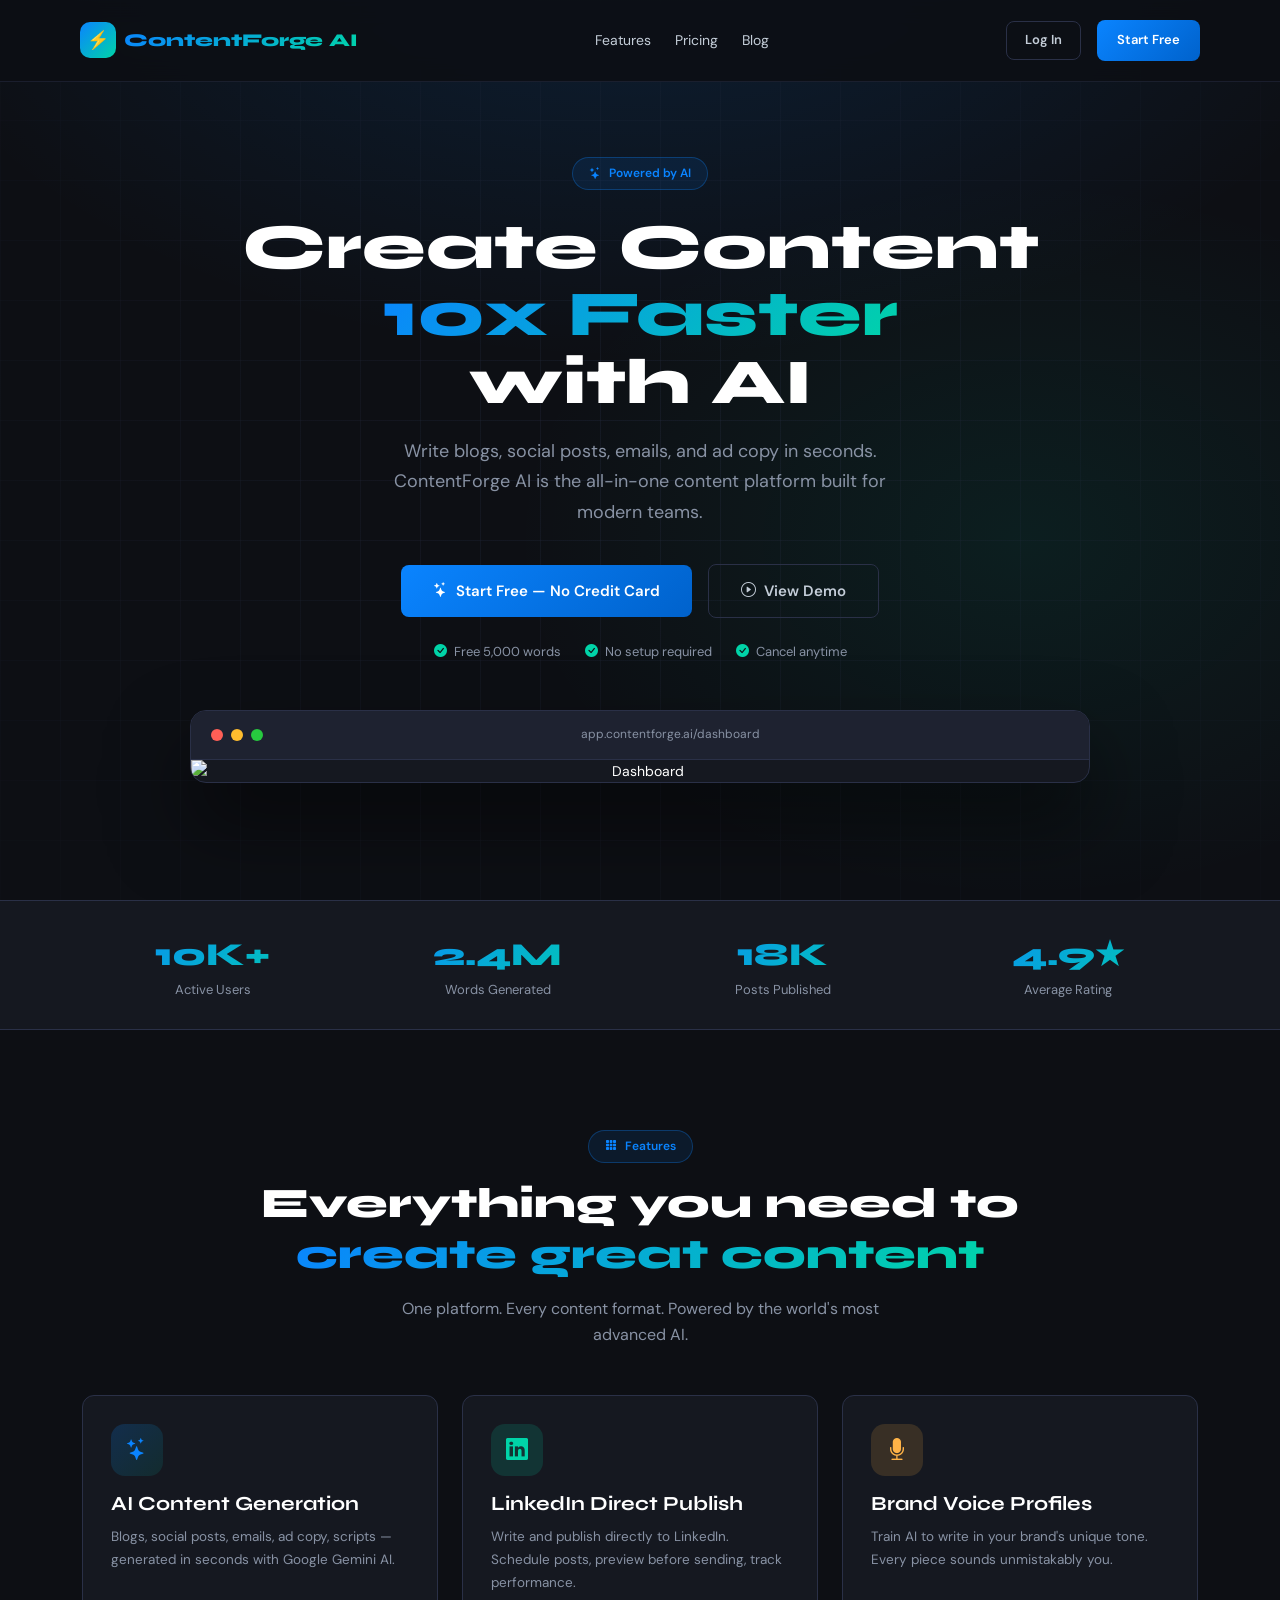
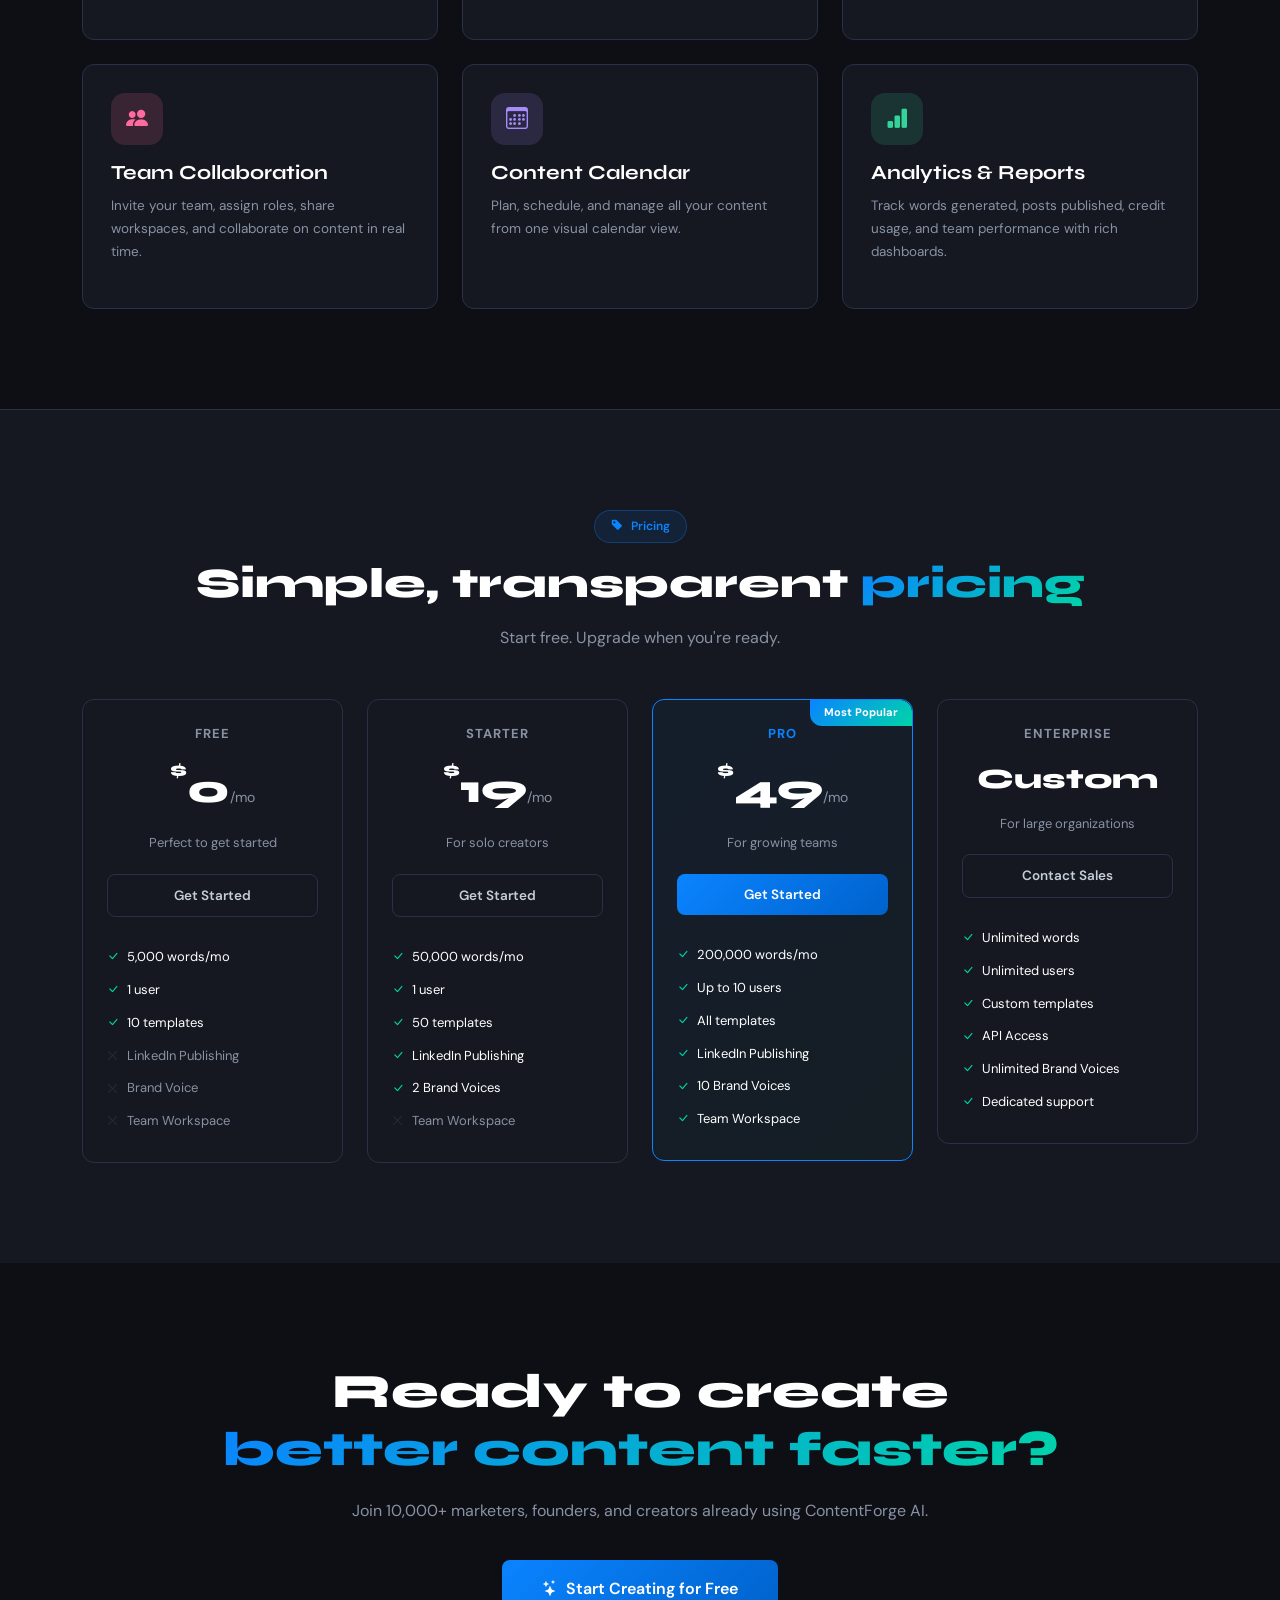
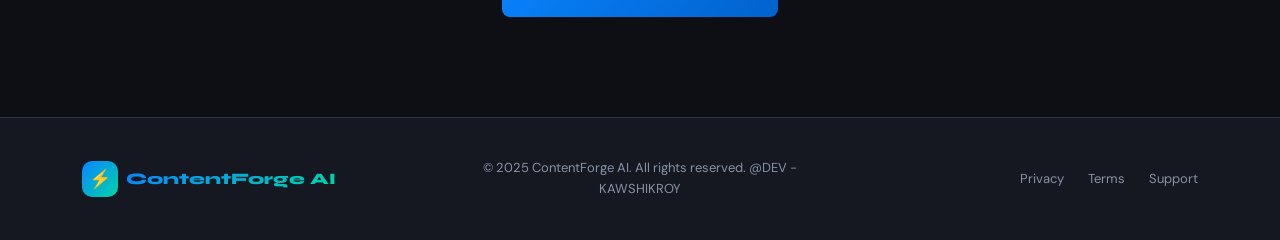
==== commit f50545a2: "first" ====
--- a/index.html
+++ b/index.html
@@ -227,7 +227,7 @@
         <span class="logo-text">ContentForge AI</span>
       </div>
       <div class="col-md-4 text-center mb-3 mb-md-0">
-        <div style="font-size:13px;color:var(--text-muted);">© 2025 ContentForge AI. All rights reserved.</div>
+        <div style="font-size:13px;color:var(--text-muted);">© 2025 ContentForge AI. All rights reserved. @DEV - KAWSHIKROY</div>
       </div>
       <div class="col-md-4 d-flex justify-content-md-end gap-4" style="font-size:13px;color:var(--text-muted);">
         <a href="#" style="color:var(--text-muted);">Privacy</a>
